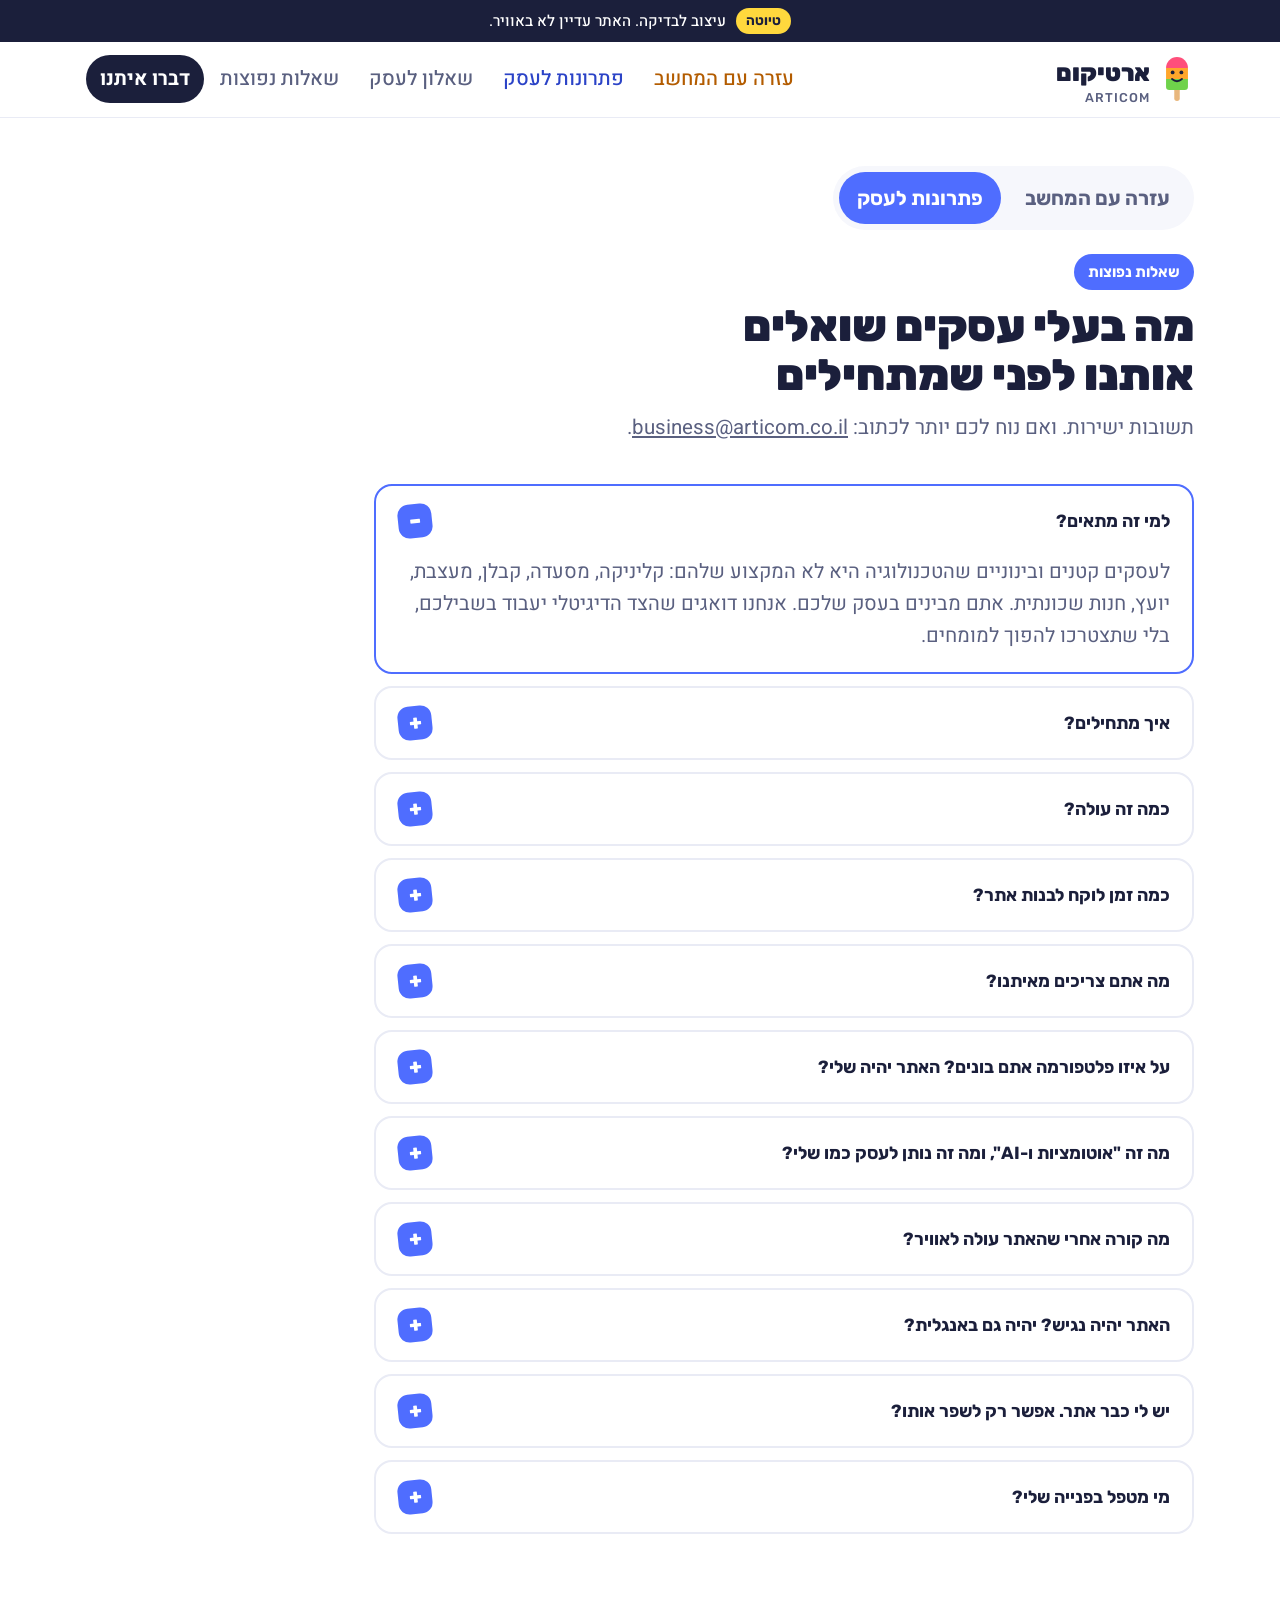
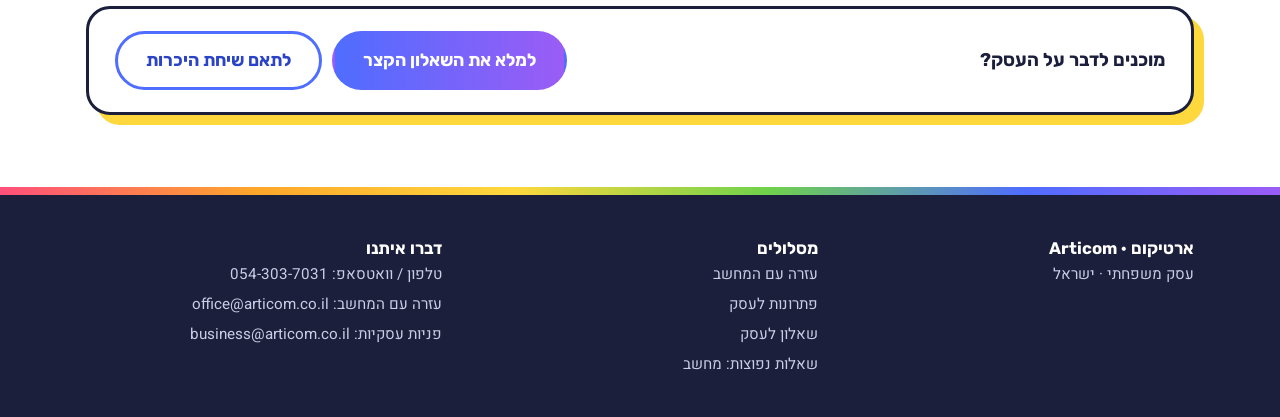
==== faq-business.html @ 7ddf4566 "Articom site, Wix submit function, deploy docs and brand assets Static Hebrew site in site/, Cloudfl" ====
<!doctype html>
<html lang="he" dir="rtl">
<head>
<meta charset="utf-8">
<meta name="viewport" content="width=device-width, initial-scale=1, viewport-fit=cover">
<title>שאלות נפוצות: פתרונות לעסק · ארטיקום</title>
<meta name="description" content="תשובות לשאלות של בעלי עסקים קטנים על אתר, טפסים, אוטומציות ו-AI מארטיקום: איך מתחילים, מה צריך להכין, ומה קורה אחרי ההשקה.">
<link rel="preconnect" href="https://fonts.googleapis.com">
<link rel="stylesheet" href="https://fonts.googleapis.com/css2?family=Rubik:wght@500;700;900&family=Heebo:wght@400;500;700&display=swap">
<link rel="stylesheet" href="css/site.css">
</head>
<body>
<svg width="0" height="0" style="position:absolute" aria-hidden="true"><defs>
<linearGradient id="popGrad" x1="0" y1="0" x2="0" y2="1"><stop offset="0" stop-color="#FF4F7B"/><stop offset=".34" stop-color="#FF4F7B"/><stop offset=".34" stop-color="#FFA62B"/><stop offset=".67" stop-color="#FFA62B"/><stop offset=".67" stop-color="#6FD24B"/><stop offset="1" stop-color="#6FD24B"/></linearGradient>
<symbol id="logo-pop" viewBox="0 0 60 84"><rect x="25" y="58" width="10" height="24" rx="5" fill="#E8B77D"/><path d="M10 22a20 20 0 0 1 40 0v34a6 6 0 0 1-6 6H16a6 6 0 0 1-6-6z" fill="url(#popGrad)"/><circle cx="22" cy="30" r="3.5" fill="#1B1F3B"/><circle cx="38" cy="30" r="3.5" fill="#1B1F3B"/><path d="M21 42q9 8 18 0" fill="none" stroke="#1B1F3B" stroke-width="3.5" stroke-linecap="round"/></symbol>
</defs></svg>
<div class="draft"><div class="wrap"><b>טיוטה</b><span>עיצוב לבדיקה. האתר עדיין לא באוויר.</span></div></div>
<header class="site"><div class="wrap">
  <a class="logo" href="index.html" aria-label="ארטיקום, עמוד הבית"><svg aria-hidden="true"><use href="#logo-pop"/></svg><span>ארטיקום<small>ARTICOM</small></span></a>
  <button class="menu-btn" id="menuBtn" aria-expanded="false" aria-controls="mainNav">תפריט</button>
  <nav class="main" id="mainNav" aria-label="ניווט ראשי">
    <a class="help" href="index.html#help">עזרה עם המחשב</a>
    <a class="biz" href="index.html#business">פתרונות לעסק</a>
    <a href="questionnaire.html">שאלון לעסק</a>
    <a href="faq-help.html">שאלות נפוצות</a>
    <a class="cta" href="index.html#help-contact">דברו איתנו</a>
  </nav>
</div></header>
<main>
<div class="wrap page-head">
  <div class="switch" role="tablist" aria-label="נושא השאלות"><a class="help" href="faq-help.html">עזרה עם המחשב</a><a class="on biz" href="faq-business.html" aria-current="page">פתרונות לעסק</a></div>
  <div class="sec-head">
    <span class="tag biz">שאלות נפוצות</span>
    <h2>מה בעלי עסקים שואלים אותנו לפני שמתחילים</h2>
    <p class="lede">תשובות ישירות. ואם נוח לכם יותר לכתוב: <a href="mailto:business@articom.co.il" dir="ltr">business@articom.co.il</a>.</p>
  </div>
</div>
<div class="wrap"><div class="faq biz">
  <details open><summary>למי זה מתאים?</summary><div class="a"><p>לעסקים קטנים ובינוניים שהטכנולוגיה היא לא המקצוע שלהם: קליניקה, מסעדה, קבלן, מעצבת, יועץ, חנות שכונתית. אתם מבינים בעסק שלכם. אנחנו דואגים שהצד הדיגיטלי יעבוד בשבילכם, בלי שתצטרכו להפוך למומחים.</p></div></details>
  <details><summary>איך מתחילים?</summary><div class="a"><p>בשיחת היכרות קצרה. לפניה, אם בא לכם, מלאו את <a href="questionnaire.html">השאלון הקצר לעסק</a>. הוא עוזר לנו להגיע לשיחה מוכנים, ולכם לחדד מה באמת חשוב.</p><p>אחרי השיחה תקבלו מאיתנו תוכנית: מה בונים, באילו שלבים, ומה זה עולה. רק אם זה מתאים לכם, ממשיכים.</p></div></details>
  <details><summary>כמה זה עולה?</summary><div class="a"><p>אין לנו מחירון אחיד, כי אין שני עסקים זהים. אחרי שיחת ההיכרות תקבלו הצעת מחיר מפורטת לפי התכולה שסיכמנו. ההצעה היא מסמך ברור: מה כלול, מה לא, ומה יקרה אם תרצו להוסיף דברים בדרך.</p></div></details>
  <details><summary>כמה זמן לוקח לבנות אתר?</summary><div class="a"><p>תלוי במה בונים ובכמה מהר מגיעים אלינו התכנים (טקסטים, תמונות, לוגו). בתוכנית שתקבלו יהיה לוח זמנים לפי שלבים, כך שתדעו מראש מה קורה מתי. חלק גדול מהעיכובים באתרים נובע מתכנים שמתעכבים, ולכן נעזור לכם גם בזה.</p></div></details>
  <details><summary>מה אתם צריכים מאיתנו?</summary><div class="a"><ul><li>כמה דקות של שיחה כנה על העסק והלקוחות.</li><li>לוגו ותמונות אם יש. אם אין, נגיד מה כדאי ואיך אפשר להשיג.</li><li>טקסטים בסיסיים: מה אתם עושים, למי, איך פונים. נעזור לנסח.</li><li>גישה לדומיין או לכלים קיימים, אם יש כאלה.</li><li>מישהו אחד מהצד שלכם שמחליט. זה מקצר הכל.</li></ul></div></details>
  <details><summary>על איזו פלטפורמה אתם בונים? האתר יהיה שלי?</summary><div class="a"><p>בוחרים לפי הצורך, לא לפי הרגל. לעסק שצריך בעיקר להציג שירותים ולקבל פניות נתאים פתרון פשוט וזול לתחזוקה. לעסק שצריך הזמנות, תשלומים או חיבורים למערכות אחרות נבחר כלים שיודעים לעשות את זה.</p><p>הדומיין, החשבונות והתכנים רשומים על שמכם. אם יום אחד תרצו להמשיך עם מישהו אחר, הכל נשאר אצלכם.</p></div></details>
  <details><summary>מה זה "אוטומציות ו-AI", ומה זה נותן לעסק כמו שלי?</summary><div class="a"><p>דברים קטנים שחוסכים זמן אמיתי, לא קסמים:</p><ul><li>פנייה שנכנסת מהאתר מקבלת אישור אוטומטי ומגיעה לוואטסאפ או למייל של מי שמטפל.</li><li>תזכורת ללקוח לפני תור, בלי שתצטרכו לזכור.</li><li>סיכום של פניות השבוע במקום אחד.</li><li>מענה ראשוני לשאלות חוזרות, שמפנה את השאלות המורכבות אליכם.</li></ul><p>נציע רק מה שמשתלם לכם. אם משהו לא חוסך זמן או כסף, לא נבנה אותו.</p></div></details>
  <details><summary>מה קורה אחרי שהאתר עולה לאוויר?</summary><div class="a"><p>מדריכים אתכם איך לעדכן דברים בסיסיים בעצמכם, ומסכמים מראש איזה ליווי אתם רוצים מאיתנו: עדכונים מדי פעם, שינויים לפי בקשה, או בדיקה תקופתית שהכל עובד. הכל כתוב בהצעה, בלי הפתעות.</p></div></details>
  <details><summary>האתר יהיה נגיש? יהיה גם באנגלית?</summary><div class="a"><p>נגישות היא חלק מהעבודה אצלנו: טקסט קריא, ניגודיות טובה, ניווט במקלדת ותיאורי תמונות. אם העסק שלכם מחויב להצהרת נגישות, נתאים את האתר ונעזור בניסוח.</p><p>שפות נוספות אפשריות, ומומלץ להחליט עליהן בשלב התכנון כי זה משפיע על המבנה.</p></div></details>
  <details><summary>יש לי כבר אתר. אפשר רק לשפר אותו?</summary><div class="a"><p>כן. לפעמים אתר קיים צריך רק סדר, טפסים שעובדים וחיבור לוואטסאפ. בשיחת ההיכרות נבדוק מה יש, ונגיד בכנות אם שווה לשפר או לבנות מחדש.</p></div></details>
  <details><summary>מי מטפל בפנייה שלי?</summary><div class="a"><p>פניות עסקיות מגיעות ישירות לאחראית על המסלול העסקי אצלנו, והיא זו שתחזור אליכם לשיחת ההיכרות. אנחנו עסק משפחתי קטן, ולכן מי שמדבר איתכם בהתחלה הוא גם מי שמלווה אתכם בהמשך.</p><p><span class="ph">ממתין</span> שם אשת הקשר להצגה באתר.</p></div></details>
</div>
<div class="cta-strip"><p>מוכנים לדבר על העסק?</p><div style="display:flex;gap:10px;flex-wrap:wrap"><a class="btn biz" href="questionnaire.html">למלא את השאלון הקצר</a><a class="btn ghost biz" href="index.html#process">לתאם שיחת היכרות</a></div></div>
</div>
</main>
<div class="stripe" aria-hidden="true"></div>
<footer><div class="wrap">
  <div><strong>ארטיקום · Articom</strong><p>עסק משפחתי · ישראל</p></div>
  <div><strong>מסלולים</strong><ul><li><a href="index.html#help">עזרה עם המחשב</a></li><li><a href="index.html#business">פתרונות לעסק</a></li><li><a href="questionnaire.html">שאלון לעסק</a></li><li><a href="faq-help.html">שאלות נפוצות: מחשב</a></li></ul></div>
  <div><strong>דברו איתנו</strong><ul><li>טלפון / וואטסאפ: <a href="tel:+972543037031" dir="ltr">054-303-7031</a></li><li>עזרה עם המחשב: <a href="mailto:office@articom.co.il" dir="ltr">office@articom.co.il</a></li><li>פניות עסקיות: <a href="mailto:business@articom.co.il" dir="ltr">business@articom.co.il</a></li></ul></div>
</div></footer>
<script>
(function(){var b=document.getElementById('menuBtn'),n=document.getElementById('mainNav');if(b){b.addEventListener('click',function(){var o=n.classList.toggle('open');b.setAttribute('aria-expanded',o?'true':'false')})}})();
</script>
</body>
</html>
---- css/site.css ----
/* Layout: white page, popsicle palette on everything else. Two journeys color-coded: mango/strawberry = computer help, berry/grape = business. Popsico the mascot appears in the hero, beside each form, and in the about section. Single light theme by brand decision (white ground). */
:root{
  --bg:#FFFFFF; --ink:#1B1F3B; --muted:#5A6080; --line:#E9EBF5; --soft:#F6F7FC;
  --straw:#FF4F7B; --mango:#FFA62B; --lime:#6FD24B; --berry:#4F6DFF; --grape:#9B5CF6; --sun:#FFD83D;
  --help:var(--mango); --help2:var(--straw); --help-soft:#FFF4E6; --help-ink:#B35C00;
  --biz:var(--berry); --biz2:var(--grape); --biz-soft:#EEF1FF; --biz-ink:#2B43C7;
  --stick:#E8B77D;
  --display:"Rubik","Heebo","Arial Hebrew","Segoe UI",sans-serif;
  --body:"Heebo","Rubik","Arial Hebrew","Segoe UI",sans-serif;
  --r:24px; --shadow:0 14px 36px rgba(27,31,59,.10);
  color-scheme:light;
}
*{box-sizing:border-box}
html{scroll-behavior:smooth}
@media (prefers-reduced-motion:reduce){html{scroll-behavior:auto} *{transition:none!important;animation:none!important}}
body{margin:0;background:var(--bg);color:var(--ink);font-family:var(--body);line-height:1.6;font-size:clamp(17px,1.1vw + 13px,20px)}
body::before{content:"";position:fixed;inset:0 0 auto;height:env(safe-area-inset-top,0px);z-index:10;background:var(--bg)}
h1,h2,h3{font-family:var(--display);line-height:1.12;text-wrap:balance;margin:0}
h1{font-size:clamp(2.4rem,5.6vw,4.4rem);font-weight:900;letter-spacing:-.015em}
h2{font-size:clamp(1.8rem,3.4vw,2.8rem);font-weight:900}
h3{font-size:1.25rem;font-weight:700}
p{margin:0}
a{color:inherit}
.wrap{max-width:1140px;margin-inline:auto;padding-left:max(16px,env(safe-area-inset-left,0px));padding-right:max(16px,env(safe-area-inset-right,0px))}
:focus-visible{outline:3px solid var(--grape);outline-offset:3px;border-radius:8px}
.hl{background:linear-gradient(transparent 55%,var(--sun) 55%);padding-inline:.1em}

/* draft banner */
.draft{background:var(--ink);color:#fff;font-weight:500;font-size:.95rem;text-align:center;padding-block:8px}
.draft .wrap{display:flex;gap:10px;justify-content:center;align-items:center;flex-wrap:wrap}
.draft b{font-family:var(--display);background:var(--sun);color:var(--ink);padding:2px 10px;border-radius:999px;font-size:.85rem}

/* header */
header.site{position:sticky;top:env(safe-area-inset-top,0px);z-index:9;background:rgba(255,255,255,.9);backdrop-filter:blur(10px);border-bottom:1px solid var(--line)}
header.site .wrap{display:flex;align-items:center;justify-content:space-between;gap:16px;padding-block:12px}
.logo{display:flex;align-items:center;gap:10px;font-family:var(--display);font-weight:900;font-size:1.5rem;text-decoration:none}
.logo svg{width:34px;height:46px;flex:none}
.logo small{font-weight:500;font-size:.8rem;color:var(--muted);letter-spacing:.08em;display:block;line-height:1}
nav.main{display:flex;gap:2px;flex-wrap:wrap}
nav.main a{text-decoration:none;font-weight:500;padding:8px 14px;border-radius:999px;color:var(--muted)}
nav.main a:hover{background:var(--soft);color:var(--ink)}
nav.main a.help{color:var(--help-ink)} nav.main a.biz{color:var(--biz-ink)}
nav.main a.cta{background:var(--ink);color:#fff;font-weight:700}
.menu-btn{display:none;border:2px solid var(--line);background:#fff;border-radius:12px;padding:8px 12px;font:inherit;font-weight:700;color:var(--ink)}
@media (max-width:800px){
  .menu-btn{display:inline-block}
  nav.main{display:none;position:absolute;inset-inline:0;top:100%;background:#fff;border-bottom:1px solid var(--line);padding:12px max(16px,env(safe-area-inset-left,0px)) 16px;flex-direction:column;gap:4px}
  nav.main.open{display:flex}
  nav.main a{font-size:1.1rem;padding:12px 14px}
}

/* buttons */
.btn{display:inline-flex;align-items:center;justify-content:center;gap:10px;min-height:58px;padding:12px 28px;border-radius:999px;font-family:var(--display);font-weight:700;font-size:1.1rem;text-decoration:none;border:3px solid transparent;cursor:pointer;transition:transform .15s,box-shadow .15s;color:#fff}
.btn:hover{transform:translateY(-2px) rotate(-.5deg);box-shadow:var(--shadow)}
.btn.help{background:linear-gradient(90deg,var(--help),var(--help2))} .btn.biz{background:linear-gradient(90deg,var(--biz),var(--biz2))}
.btn.ghost{background:#fff;color:var(--ink);border-color:var(--line)}
.btn.ghost.help{color:var(--help-ink);border-color:var(--help)} .btn.ghost.biz{color:var(--biz-ink);border-color:var(--biz)}
.btn svg{width:22px;height:22px;flex:none}

/* hero */
.hero{position:relative;overflow:hidden;padding-block:48px 72px}
.confetti{position:absolute;inset:0;pointer-events:none;overflow:hidden}
.confetti i{position:absolute;display:block;border-radius:4px;opacity:.9}
.hero .wrap{position:relative;display:grid;gap:44px}
.hero-top{display:grid;grid-template-columns:1.15fr .85fr;gap:32px;align-items:center}
@media (max-width:860px){.hero-top{grid-template-columns:1fr}}
.hero-copy{display:grid;gap:18px}
.eyebrow{display:inline-flex;align-items:center;gap:10px;font-family:var(--display);font-weight:700;font-size:.95rem;color:var(--muted)}
.eyebrow::before{content:"";width:12px;height:12px;border-radius:50%;background:var(--straw);box-shadow:16px 0 0 var(--mango),32px 0 0 var(--lime),48px 0 0 var(--berry);margin-inline-end:44px}
.lede{font-size:clamp(1.15rem,1.6vw,1.45rem);color:var(--muted);max-width:32em}
.mascot-stage{position:relative;display:grid;place-items:center;min-height:320px}
.mascot-stage .pop{width:auto;height:min(360px,46vw);max-width:100%;filter:drop-shadow(0 24px 28px rgba(27,31,59,.22));animation:bob 4s ease-in-out infinite}
@keyframes bob{0%,100%{transform:translateY(0) rotate(-3deg)}50%{transform:translateY(-10px) rotate(3deg)}}
.bubble{position:absolute;top:8px;inset-inline-start:0;max-width:220px;background:#fff;border:3px solid var(--ink);border-radius:20px;padding:12px 16px;font-family:var(--display);font-weight:700;font-size:1rem;line-height:1.35;box-shadow:6px 6px 0 var(--sun)}
.bubble::after{content:"";position:absolute;bottom:-14px;inset-inline-end:28px;width:20px;height:20px;background:#fff;border:3px solid var(--ink);border-top:0;border-inline-start:0;transform:rotate(45deg) skew(10deg,10deg)}
.paths{display:grid;grid-template-columns:repeat(auto-fit,minmax(300px,1fr));gap:24px}
.path{position:relative;background:#fff;border-radius:var(--r);padding:30px 28px 28px;display:grid;gap:16px;align-content:start;border:3px solid var(--ink);box-shadow:10px 10px 0 var(--pc);transition:transform .2s,box-shadow .2s}
.path.help{--pc:var(--help)} .path.biz{--pc:var(--biz)}
.path:hover{transform:translate(-3px,-3px);box-shadow:14px 14px 0 var(--pc)}
.path .icon{width:72px;height:72px;border-radius:22px;display:grid;place-items:center;background:var(--pc);color:#fff;transform:rotate(-6deg)}
.path .icon svg{width:40px;height:40px}
.path h2{font-size:1.9rem}
.path .who{font-weight:500;color:var(--muted)}
.path ul{margin:0;padding:0;list-style:none;display:grid;gap:8px}
.path li{display:flex;gap:10px;align-items:flex-start}
.path li::before{content:"";flex:none;width:10px;height:10px;border-radius:3px;margin-top:.6em;background:var(--pc);transform:rotate(45deg)}
.path .btn{margin-top:6px;justify-self:start}

/* sections */
section.block{padding-block:72px}
section.block.tint-help{background:var(--help-soft)} section.block.tint-biz{background:var(--biz-soft)}
.sec-head{display:grid;gap:12px;max-width:760px;margin-bottom:40px}
.intro{display:grid;grid-template-columns:1.1fr .9fr;gap:32px;align-items:center;margin-bottom:40px}
.intro .sec-head{margin-bottom:0}
.scene{margin:0;min-width:0;position:relative;max-width:560px;margin-inline:auto}
.scene img:first-child{display:block;width:100%;height:auto;border-radius:28px;background:var(--soft);box-shadow:var(--shadow);object-fit:cover}
.scene .badge{position:absolute;bottom:-28px;inset-inline-start:-10px;width:auto;height:clamp(110px,24%,150px);transform:rotate(-8deg);filter:drop-shadow(0 8px 10px rgba(27,31,59,.28))}
@media (max-width:860px){.intro{grid-template-columns:1fr}.scene img{max-width:420px}}
.tag{display:inline-flex;align-items:center;gap:8px;font-family:var(--display);font-weight:700;font-size:.95rem;padding:6px 14px;border-radius:999px;width:max-content;color:#fff}
.tag.help{background:var(--help)} .tag.biz{background:var(--biz)} .tag.sun{background:var(--sun);color:var(--ink)} .tag.lime{background:var(--lime);color:var(--ink)}
.grid{display:grid;gap:18px;grid-template-columns:repeat(auto-fit,minmax(230px,1fr))}
.card{background:#fff;border:2px solid var(--line);border-radius:20px;padding:22px;display:grid;gap:8px;align-content:start;min-width:0;transition:transform .15s,border-color .15s}
.card:hover{transform:translateY(-3px);border-color:var(--c)}
.card .ico{width:56px;height:56px;border-radius:16px;display:grid;place-items:center;margin-bottom:6px;background:var(--c);color:#fff;transform:rotate(-4deg)}
.card .ico svg{width:30px;height:30px}
.card p{color:var(--muted);font-size:.98rem}
.c-straw{--c:var(--straw)} .c-mango{--c:var(--mango)} .c-lime{--c:var(--lime)} .c-berry{--c:var(--berry)} .c-grape{--c:var(--grape)} .c-sun{--c:var(--sun)}
.c-lime .ico,.c-sun .ico{color:var(--ink)}

/* contact */
.contact{display:grid;gap:28px;grid-template-columns:1fr 1fr;align-items:start;margin-top:48px}
@media (max-width:860px){.contact{grid-template-columns:1fr}}
.direct{display:grid;gap:14px}
.direct .btn{width:100%;min-height:66px;font-size:1.25rem}
.note{font-size:.95rem;color:var(--muted);display:flex;gap:8px;align-items:flex-start;flex-wrap:wrap}
.ph{font-family:var(--display);background:var(--sun);color:var(--ink);padding:1px 8px;border-radius:6px;font-size:.9em;white-space:nowrap;font-weight:700}
form.f{position:relative;background:#fff;border:3px solid var(--ink);border-radius:var(--r);padding:26px;display:grid;gap:16px;min-width:0;box-shadow:10px 10px 0 var(--fc)}
form.f.help{--fc:var(--help)} form.f.biz{--fc:var(--biz)}
form.f h3{font-size:1.4rem;padding-inline-end:70px}
form.f .peek{position:absolute;top:-64px;inset-inline-end:22px;width:auto;height:96px;transform:rotate(8deg);filter:drop-shadow(0 6px 8px rgba(27,31,59,.25))}
.field{display:grid;gap:6px}
.field label{font-weight:700;font-size:1rem}
.field .hint{font-size:.9rem;color:var(--muted)}
.field input,.field textarea{font:inherit;font-size:1.05rem;padding:14px 16px;border-radius:14px;border:2px solid var(--line);background:var(--soft);color:var(--ink);width:100%;min-width:0}
.field input:focus,.field textarea:focus{border-color:var(--grape);background:#fff;outline:none}
.field textarea{min-height:120px;resize:vertical}
.field .err{display:none;color:#C92A4E;font-size:.92rem;font-weight:500}
.field.invalid .err{display:block} .field.invalid input,.field.invalid textarea{border-color:#C92A4E}
form.f .btn{width:100%}
.sent,.fail{display:none;border-radius:14px;padding:16px;font-weight:500;background:var(--soft)}
.fail{background:#FFE9EE;color:#9B1C3A}
form.f.done .sent{display:block} form.f.failed .fail{display:block}
form.f.busy .btn{opacity:.6;pointer-events:none}
.hp{position:absolute;inset-inline-start:-9999px;width:1px;height:1px;overflow:hidden}

/* process */
.steps{display:grid;gap:0;counter-reset:step;margin:0;padding:0;list-style:none}
.step{display:grid;grid-template-columns:56px 1fr;gap:18px;padding-block:16px;position:relative}
.step::before{counter-increment:step;content:counter(step);width:50px;height:50px;border-radius:16px;background:var(--sc);color:#fff;font-family:var(--display);font-weight:900;font-size:1.35rem;display:grid;place-items:center;position:relative;z-index:1;transform:rotate(-5deg)}
.step:nth-child(1){--sc:var(--straw)} .step:nth-child(2){--sc:var(--mango)} .step:nth-child(3){--sc:var(--lime)} .step:nth-child(4){--sc:var(--berry)} .step:nth-child(5){--sc:var(--grape)}
.step:not(:last-child)::after{content:"";position:absolute;inset-inline-start:23px;top:66px;bottom:-14px;width:3px;border-radius:2px;background:var(--line)}
.step h3{margin-bottom:4px}
.step p{color:var(--muted)}
.two{display:grid;gap:32px;grid-template-columns:1fr 1fr;align-items:start}
@media (max-width:860px){.two{grid-template-columns:1fr}}

/* about */
.about{display:grid;gap:32px;grid-template-columns:1fr 1fr;align-items:center}
@media (max-width:860px){.about{grid-template-columns:1fr}}
.about-text{display:grid;gap:14px}
.about-text p{color:var(--muted);font-size:1.05rem}
.about-art{position:relative;display:grid;place-items:center;padding:24px}
.about-art .ring{position:absolute;inset:10%;border-radius:50%;background:conic-gradient(var(--straw),var(--mango),var(--sun),var(--lime),var(--berry),var(--grape),var(--straw));opacity:.18}
.about-art .pop{position:relative;width:auto;height:min(340px,50vw);max-width:100%}
.nametag{position:absolute;bottom:6%;inset-inline-start:8%;background:#fff;border:3px solid var(--ink);border-radius:14px;padding:8px 14px;font-family:var(--display);font-weight:700;box-shadow:5px 5px 0 var(--lime);transform:rotate(-4deg)}

/* footer */
footer{background:var(--ink);color:#C9CDE6;padding-block:40px;font-size:.95rem}
footer .wrap{display:grid;gap:20px;grid-template-columns:repeat(auto-fit,minmax(220px,1fr))}
footer strong{color:#fff;font-family:var(--display);font-size:1.05rem}
footer ul{list-style:none;margin:0;padding:0;display:grid;gap:6px}
footer a{text-decoration:none} footer a:hover{text-decoration:underline;color:#fff}
footer .ph{background:var(--sun);color:var(--ink)}
.stripe{height:8px;background:linear-gradient(90deg,var(--straw),var(--mango),var(--sun),var(--lime),var(--berry),var(--grape))}

/* ---- after-send flows */
.flows{display:grid;gap:22px;grid-template-columns:repeat(auto-fit,minmax(300px,1fr))}
.flow{border:3px solid var(--ink);border-radius:var(--r);padding:26px;display:grid;gap:14px;background:#fff;box-shadow:10px 10px 0 var(--fc)}
.flow.help{--fc:var(--help)} .flow.biz{--fc:var(--biz)}
.flow ol{margin:0;padding:0;list-style:none;display:grid;gap:12px;counter-reset:fl}
.flow li{display:grid;grid-template-columns:40px 1fr;gap:12px;align-items:start;color:var(--muted)}
.flow li b{color:var(--ink)}
.flow li::before{counter-increment:fl;content:counter(fl);width:36px;height:36px;border-radius:12px;background:var(--fc);color:#fff;font-family:var(--display);font-weight:900;display:grid;place-items:center;transform:rotate(-5deg)}
.flow .btn{justify-self:start}
/* ---- subpages */
.page-head{padding-block:48px 16px}
.page-head .sec-head{margin-bottom:0}
.switch{display:inline-flex;gap:6px;background:var(--soft);padding:6px;border-radius:999px;margin-bottom:24px}
.switch a{text-decoration:none;padding:10px 18px;border-radius:999px;font-family:var(--display);font-weight:700;color:var(--muted)}
.switch a.on.help{background:var(--help);color:#fff} .switch a.on.biz{background:var(--biz);color:#fff}
.faq{max-width:820px;display:grid;gap:12px;padding-block:24px 72px}
.faq details{border:2px solid var(--line);border-radius:18px;background:#fff;padding:0 22px;transition:border-color .15s}
.faq details[open]{border-color:var(--c)}
.faq summary{cursor:pointer;list-style:none;display:flex;justify-content:space-between;gap:16px;align-items:center;padding:18px 0;font-family:var(--display);font-weight:700;font-size:1.1rem}
.faq summary::-webkit-details-marker{display:none}
.faq summary::after{content:"+";flex:none;width:34px;height:34px;border-radius:11px;background:var(--c);color:#fff;display:grid;place-items:center;font-size:1.3rem;font-weight:900;transform:rotate(-6deg)}
.faq details[open] summary::after{content:"–"}
.faq .a{padding:0 0 20px;color:var(--muted);display:grid;gap:10px}
.faq .a ul{margin:0;padding-inline-start:1.2em}
.faq.help{--c:var(--help)} .faq.biz{--c:var(--biz)}
.cta-strip{display:flex;flex-wrap:wrap;gap:14px;align-items:center;justify-content:space-between;border:3px solid var(--ink);border-radius:var(--r);padding:22px 26px;background:#fff;box-shadow:10px 10px 0 var(--sun);margin-bottom:72px}
.cta-strip p{font-family:var(--display);font-weight:700;font-size:1.15rem}
/* ---- questionnaire */
.q{max-width:760px;margin-inline:auto;padding-block:16px 72px}
.progress{display:grid;grid-template-columns:repeat(5,1fr);gap:8px;margin:18px 0 26px}
.progress i{height:10px;border-radius:999px;background:var(--line)}
.progress i.done{background:var(--biz)} .progress i.now{background:linear-gradient(90deg,var(--biz),var(--grape))}
.qstep{display:none;gap:18px}
.qstep.on{display:grid}
.qstep h2{font-size:1.6rem}
.choices{display:grid;gap:10px;grid-template-columns:repeat(auto-fit,minmax(200px,1fr))}
.choice{position:relative;display:flex;gap:10px;align-items:center;border:2px solid var(--line);border-radius:14px;padding:12px 14px;cursor:pointer;background:#fff;font-weight:500}
.choice input{position:absolute;opacity:0;inset:0;cursor:pointer}
.choice span.box{flex:none;width:22px;height:22px;border-radius:7px;border:2px solid var(--line);display:grid;place-items:center;font-size:.9rem;color:#fff}
.choice input:checked ~ span.box{background:var(--biz);border-color:var(--biz)}
.choice input:checked ~ span.box::after{content:"✓"}
.choice:has(input:checked){border-color:var(--biz);background:var(--biz-soft)}
.choice:has(input:focus-visible){outline:3px solid var(--grape);outline-offset:2px}
.qnav{display:flex;justify-content:space-between;gap:12px;flex-wrap:wrap;margin-top:8px}
.field select{font:inherit;font-size:1.05rem;padding:14px 16px;border-radius:14px;border:2px solid var(--line);background:var(--soft);color:var(--ink);width:100%}
.field select:focus{border-color:var(--grape);background:#fff;outline:none}
.qdone{display:none;border:3px solid var(--ink);border-radius:var(--r);padding:26px;background:#fff;box-shadow:10px 10px 0 var(--biz);text-align:center;display:none}
.q.done .qdone{display:block} .q.done form,.q.done .progress{display:none}
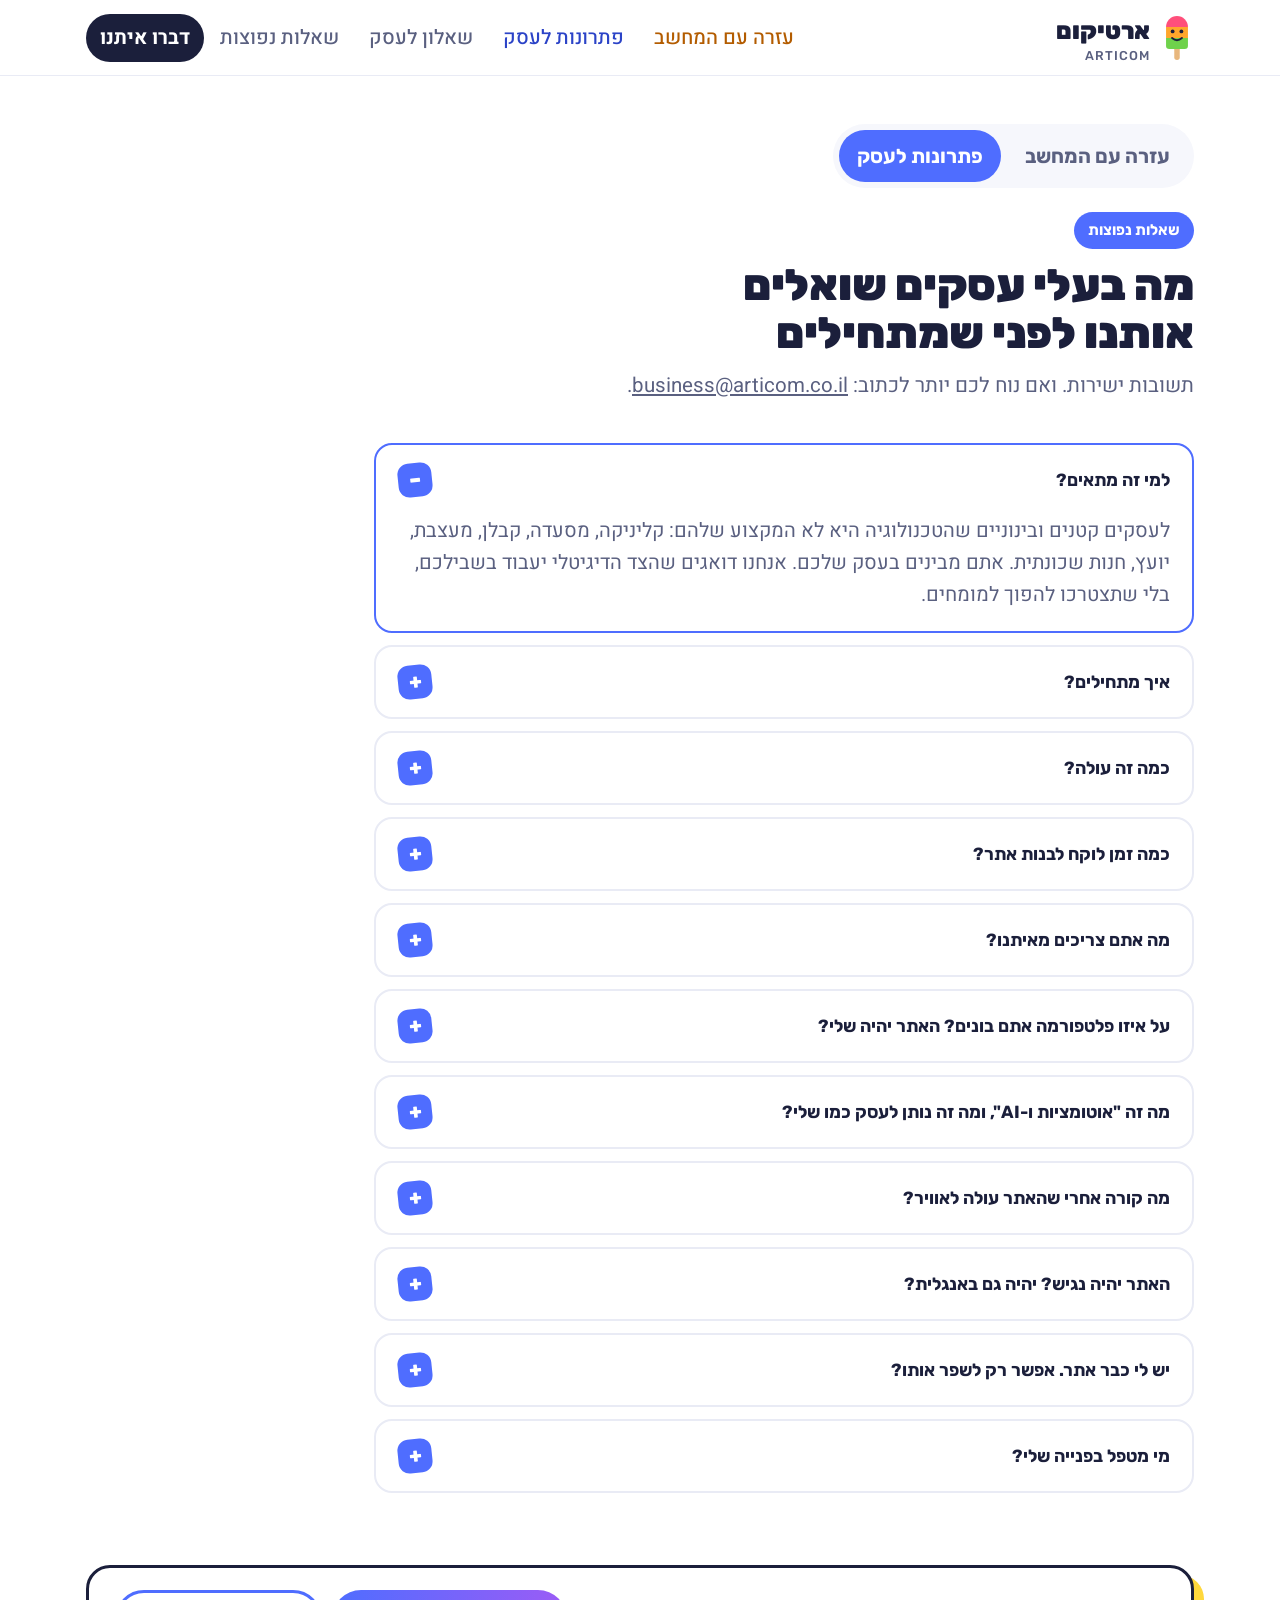
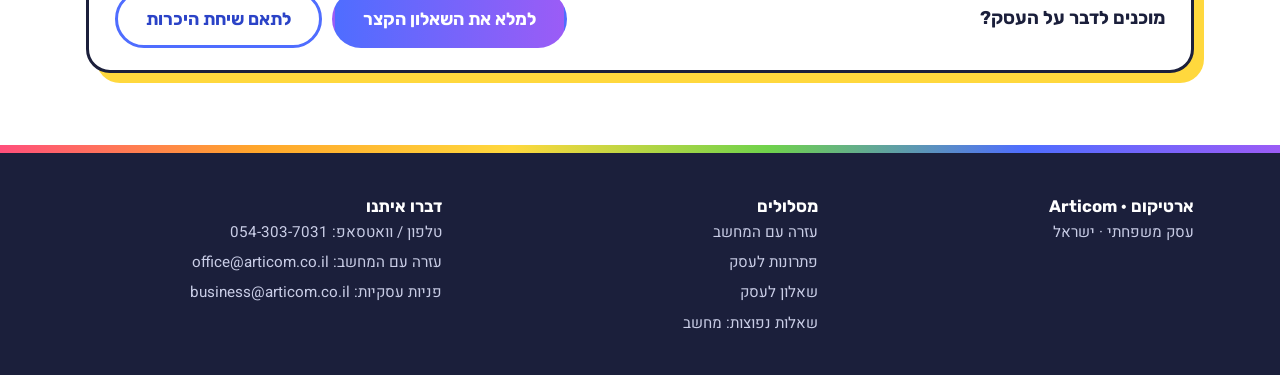
==== commit 2444e811: "Remove draft banner before launch Co-Authored-By: Claude Fable 5.1 <noreply@anthropic.com>" ====
--- a/faq-business.html
+++ b/faq-business.html
@@ -14,7 +14,6 @@
 <linearGradient id="popGrad" x1="0" y1="0" x2="0" y2="1"><stop offset="0" stop-color="#FF4F7B"/><stop offset=".34" stop-color="#FF4F7B"/><stop offset=".34" stop-color="#FFA62B"/><stop offset=".67" stop-color="#FFA62B"/><stop offset=".67" stop-color="#6FD24B"/><stop offset="1" stop-color="#6FD24B"/></linearGradient>
 <symbol id="logo-pop" viewBox="0 0 60 84"><rect x="25" y="58" width="10" height="24" rx="5" fill="#E8B77D"/><path d="M10 22a20 20 0 0 1 40 0v34a6 6 0 0 1-6 6H16a6 6 0 0 1-6-6z" fill="url(#popGrad)"/><circle cx="22" cy="30" r="3.5" fill="#1B1F3B"/><circle cx="38" cy="30" r="3.5" fill="#1B1F3B"/><path d="M21 42q9 8 18 0" fill="none" stroke="#1B1F3B" stroke-width="3.5" stroke-linecap="round"/></symbol>
 </defs></svg>
-<div class="draft"><div class="wrap"><b>טיוטה</b><span>עיצוב לבדיקה. האתר עדיין לא באוויר.</span></div></div>
 <header class="site"><div class="wrap">
   <a class="logo" href="index.html" aria-label="ארטיקום, עמוד הבית"><svg aria-hidden="true"><use href="#logo-pop"/></svg><span>ארטיקום<small>ARTICOM</small></span></a>
   <button class="menu-btn" id="menuBtn" aria-expanded="false" aria-controls="mainNav">תפריט</button>
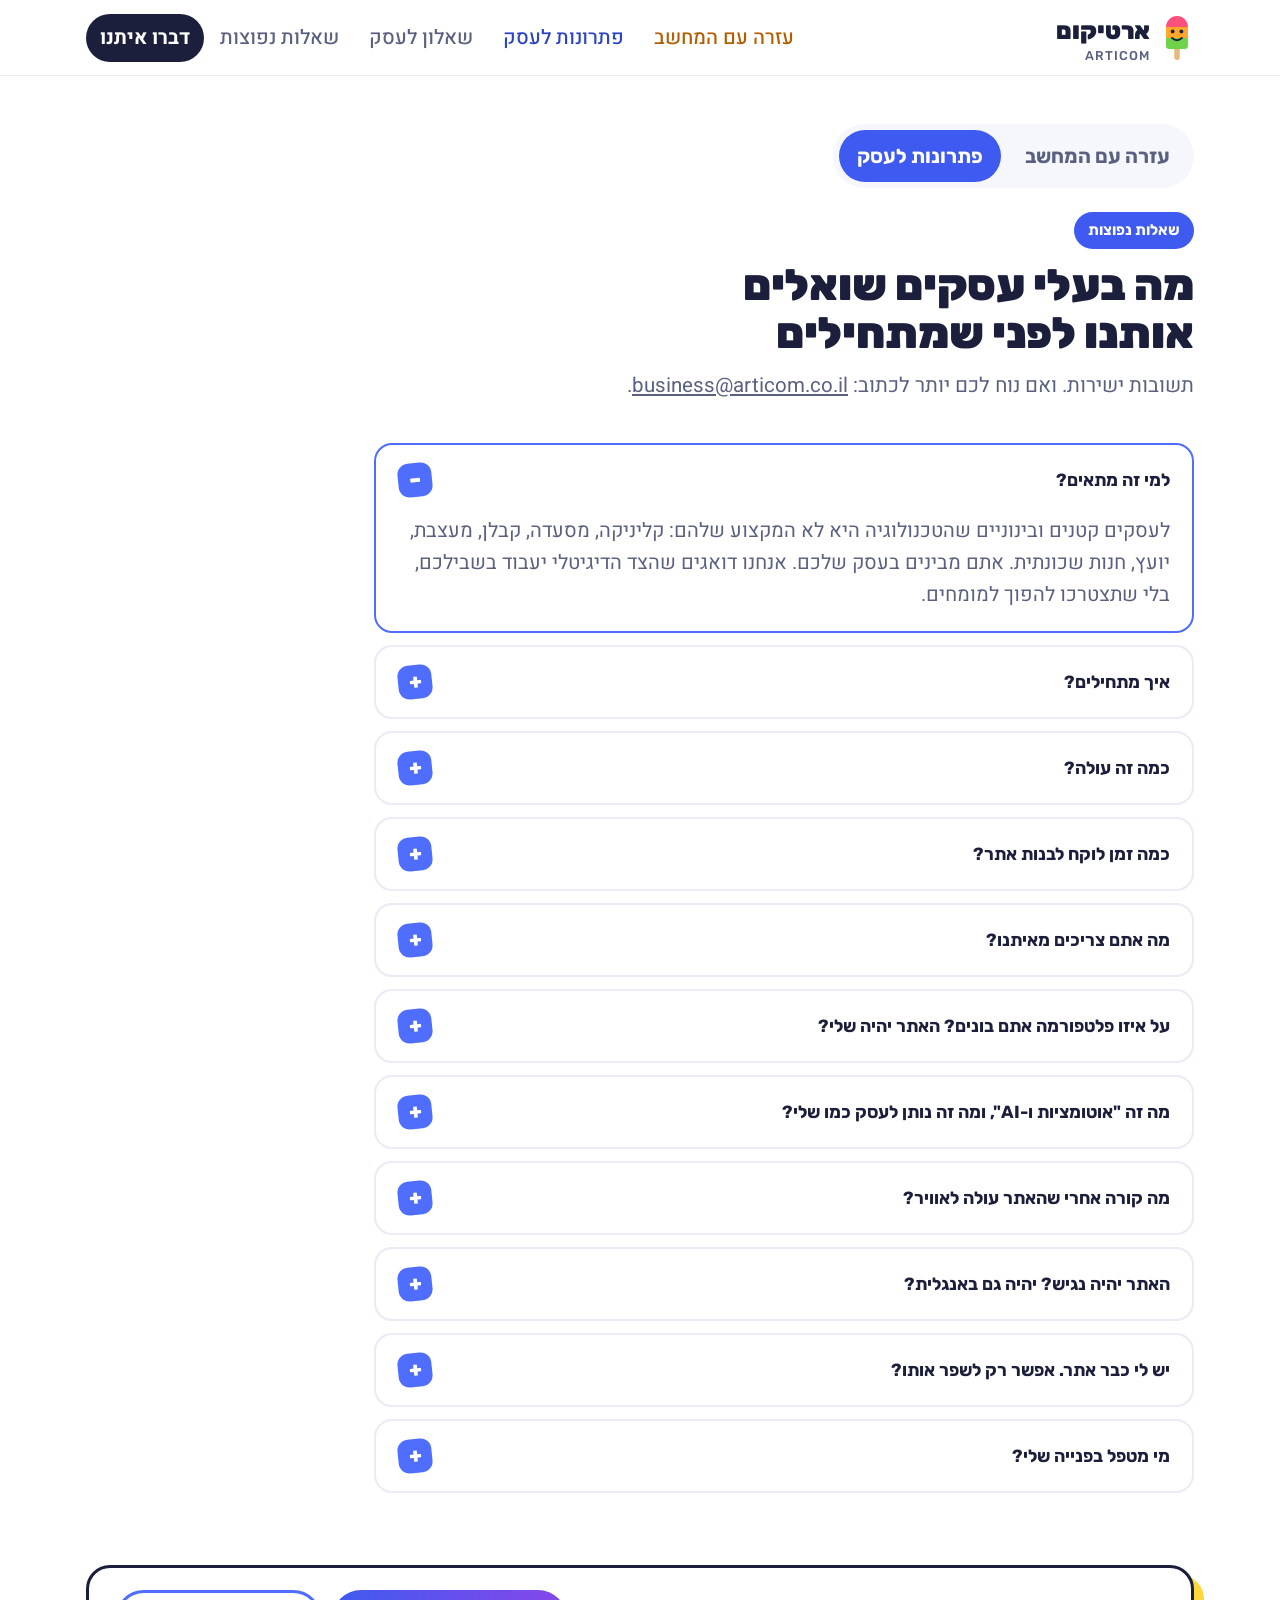
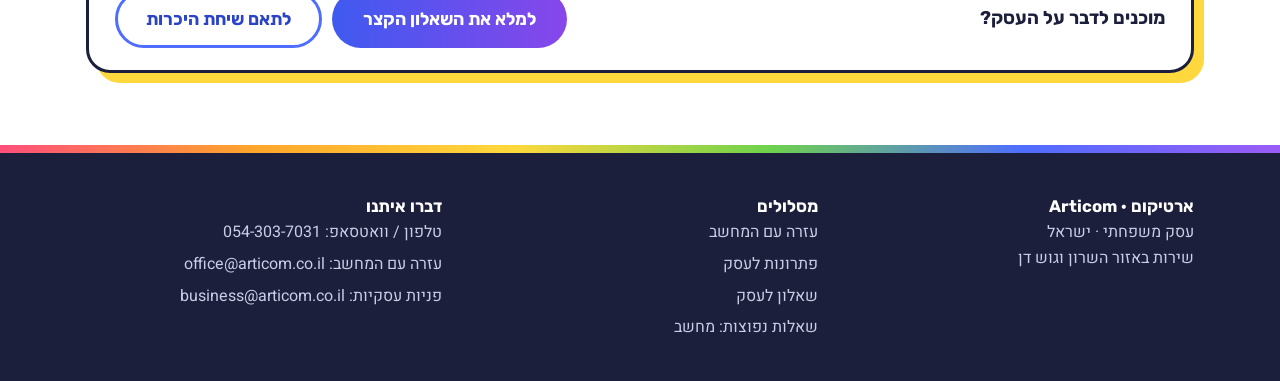
==== commit 27eabac8: "Improve contact paths, mobile layout, contrast, forms and SEO - Offset anchors under the sticky head" ====
--- a/faq-business.html
+++ b/faq-business.html
@@ -5,11 +5,28 @@
 <meta name="viewport" content="width=device-width, initial-scale=1, viewport-fit=cover">
 <title>שאלות נפוצות: פתרונות לעסק · ארטיקום</title>
 <meta name="description" content="תשובות לשאלות של בעלי עסקים קטנים על אתר, טפסים, אוטומציות ו-AI מארטיקום: איך מתחילים, מה צריך להכין, ומה קורה אחרי ההשקה.">
+<link rel="canonical" href="https://articom.co.il/faq-business.html">
+<meta name="theme-color" content="#FFFFFF">
+<link rel="icon" href="img/favicon.svg" type="image/svg+xml">
+<link rel="icon" href="img/favicon-96.png" type="image/png" sizes="96x96">
+<link rel="apple-touch-icon" href="img/apple-touch-icon.png">
+<meta property="og:type" content="website">
+<meta property="og:locale" content="he_IL">
+<meta property="og:site_name" content="ארטיקום">
+<meta property="og:title" content="שאלות נפוצות: פתרונות לעסק · ארטיקום">
+<meta property="og:description" content="תשובות לשאלות של בעלי עסקים קטנים על אתר, טפסים, אוטומציות ו-AI מארטיקום: איך מתחילים, מה צריך להכין, ומה קורה אחרי ההשקה.">
+<meta property="og:url" content="https://articom.co.il/faq-business.html">
+<meta property="og:image" content="https://articom.co.il/img/og.png">
+<meta property="og:image:width" content="1200">
+<meta property="og:image:height" content="630">
+<meta property="og:image:alt" content="פופסיקו, הארטיק המחייך של ארטיקום: טכנולוגיה בטעם טוב">
+<meta name="twitter:card" content="summary_large_image">
 <link rel="preconnect" href="https://fonts.googleapis.com">
+<link rel="preconnect" href="https://fonts.gstatic.com" crossorigin>
 <link rel="stylesheet" href="https://fonts.googleapis.com/css2?family=Rubik:wght@500;700;900&family=Heebo:wght@400;500;700&display=swap">
 <link rel="stylesheet" href="css/site.css">
 </head>
-<body>
+<body class="has-bar" data-zone="biz">
 <svg width="0" height="0" style="position:absolute" aria-hidden="true"><defs>
 <linearGradient id="popGrad" x1="0" y1="0" x2="0" y2="1"><stop offset="0" stop-color="#FF4F7B"/><stop offset=".34" stop-color="#FF4F7B"/><stop offset=".34" stop-color="#FFA62B"/><stop offset=".67" stop-color="#FFA62B"/><stop offset=".67" stop-color="#6FD24B"/><stop offset="1" stop-color="#6FD24B"/></linearGradient>
 <symbol id="logo-pop" viewBox="0 0 60 84"><rect x="25" y="58" width="10" height="24" rx="5" fill="#E8B77D"/><path d="M10 22a20 20 0 0 1 40 0v34a6 6 0 0 1-6 6H16a6 6 0 0 1-6-6z" fill="url(#popGrad)"/><circle cx="22" cy="30" r="3.5" fill="#1B1F3B"/><circle cx="38" cy="30" r="3.5" fill="#1B1F3B"/><path d="M21 42q9 8 18 0" fill="none" stroke="#1B1F3B" stroke-width="3.5" stroke-linecap="round"/></symbol>
@@ -22,15 +39,15 @@
     <a class="biz" href="index.html#business">פתרונות לעסק</a>
     <a href="questionnaire.html">שאלון לעסק</a>
     <a href="faq-help.html">שאלות נפוצות</a>
-    <a class="cta" href="index.html#help-contact">דברו איתנו</a>
+    <a class="cta" href="index.html#biz-contact">דברו איתנו</a>
   </nav>
 </div></header>
 <main>
 <div class="wrap page-head">
-  <div class="switch" role="tablist" aria-label="נושא השאלות"><a class="help" href="faq-help.html">עזרה עם המחשב</a><a class="on biz" href="faq-business.html" aria-current="page">פתרונות לעסק</a></div>
+  <div class="switch" role="navigation" aria-label="נושא השאלות"><a class="help" href="faq-help.html">עזרה עם המחשב</a><a class="on biz" href="faq-business.html" aria-current="page">פתרונות לעסק</a></div>
   <div class="sec-head">
     <span class="tag biz">שאלות נפוצות</span>
-    <h2>מה בעלי עסקים שואלים אותנו לפני שמתחילים</h2>
+    <h1>מה בעלי עסקים שואלים אותנו לפני שמתחילים</h1>
     <p class="lede">תשובות ישירות. ואם נוח לכם יותר לכתוב: <a href="mailto:business@articom.co.il" dir="ltr">business@articom.co.il</a>.</p>
   </div>
 </div>
@@ -45,17 +62,18 @@
   <details><summary>מה קורה אחרי שהאתר עולה לאוויר?</summary><div class="a"><p>מדריכים אתכם איך לעדכן דברים בסיסיים בעצמכם, ומסכמים מראש איזה ליווי אתם רוצים מאיתנו: עדכונים מדי פעם, שינויים לפי בקשה, או בדיקה תקופתית שהכל עובד. הכל כתוב בהצעה, בלי הפתעות.</p></div></details>
   <details><summary>האתר יהיה נגיש? יהיה גם באנגלית?</summary><div class="a"><p>נגישות היא חלק מהעבודה אצלנו: טקסט קריא, ניגודיות טובה, ניווט במקלדת ותיאורי תמונות. אם העסק שלכם מחויב להצהרת נגישות, נתאים את האתר ונעזור בניסוח.</p><p>שפות נוספות אפשריות, ומומלץ להחליט עליהן בשלב התכנון כי זה משפיע על המבנה.</p></div></details>
   <details><summary>יש לי כבר אתר. אפשר רק לשפר אותו?</summary><div class="a"><p>כן. לפעמים אתר קיים צריך רק סדר, טפסים שעובדים וחיבור לוואטסאפ. בשיחת ההיכרות נבדוק מה יש, ונגיד בכנות אם שווה לשפר או לבנות מחדש.</p></div></details>
-  <details><summary>מי מטפל בפנייה שלי?</summary><div class="a"><p>פניות עסקיות מגיעות ישירות לאחראית על המסלול העסקי אצלנו, והיא זו שתחזור אליכם לשיחת ההיכרות. אנחנו עסק משפחתי קטן, ולכן מי שמדבר איתכם בהתחלה הוא גם מי שמלווה אתכם בהמשך.</p><p><span class="ph">ממתין</span> שם אשת הקשר להצגה באתר.</p></div></details>
+  <details><summary>מי מטפל בפנייה שלי?</summary><div class="a"><p>פניות עסקיות מגיעות ישירות לאחראית על המסלול העסקי אצלנו, והיא זו שתחזור אליכם לשיחת ההיכרות. אנחנו עסק משפחתי קטן, ולכן מי שמדבר איתכם בהתחלה הוא גם מי שמלווה אתכם בהמשך.</p></div></details>
 </div>
-<div class="cta-strip"><p>מוכנים לדבר על העסק?</p><div style="display:flex;gap:10px;flex-wrap:wrap"><a class="btn biz" href="questionnaire.html">למלא את השאלון הקצר</a><a class="btn ghost biz" href="index.html#process">לתאם שיחת היכרות</a></div></div>
+<div class="cta-strip"><p>מוכנים לדבר על העסק?</p><div style="display:flex;gap:10px;flex-wrap:wrap"><a class="btn biz" href="questionnaire.html">למלא את השאלון הקצר</a><a class="btn ghost biz" href="index.html#biz-contact">לתאם שיחת היכרות</a></div></div>
 </div>
 </main>
 <div class="stripe" aria-hidden="true"></div>
 <footer><div class="wrap">
-  <div><strong>ארטיקום · Articom</strong><p>עסק משפחתי · ישראל</p></div>
+  <div><strong>ארטיקום · Articom</strong><p>עסק משפחתי · ישראל</p><p>שירות באזור השרון וגוש דן</p></div>
   <div><strong>מסלולים</strong><ul><li><a href="index.html#help">עזרה עם המחשב</a></li><li><a href="index.html#business">פתרונות לעסק</a></li><li><a href="questionnaire.html">שאלון לעסק</a></li><li><a href="faq-help.html">שאלות נפוצות: מחשב</a></li></ul></div>
   <div><strong>דברו איתנו</strong><ul><li>טלפון / וואטסאפ: <a href="tel:+972543037031" dir="ltr">054-303-7031</a></li><li>עזרה עם המחשב: <a href="mailto:office@articom.co.il" dir="ltr">office@articom.co.il</a></li><li>פניות עסקיות: <a href="mailto:business@articom.co.il" dir="ltr">business@articom.co.il</a></li></ul></div>
 </div></footer>
+<div class="callbar" role="region" aria-label="יצירת קשר מהירה"><div class="cb-biz"><a class="btn biz" href="index.html#biz-contact">לתאם שיחת היכרות</a></div></div>
 <script>
 (function(){var b=document.getElementById('menuBtn'),n=document.getElementById('mainNav');if(b){b.addEventListener('click',function(){var o=n.classList.toggle('open');b.setAttribute('aria-expanded',o?'true':'false')})}})();
 </script>
--- a/css/site.css
+++ b/css/site.css
@@ -3,7 +3,8 @@
   --bg:#FFFFFF; --ink:#1B1F3B; --muted:#5A6080; --line:#E9EBF5; --soft:#F6F7FC;
   --straw:#FF4F7B; --mango:#FFA62B; --lime:#6FD24B; --berry:#4F6DFF; --grape:#9B5CF6; --sun:#FFD83D;
   --help:var(--mango); --help2:var(--straw); --help-soft:#FFF4E6; --help-ink:#B35C00;
-  --biz:var(--berry); --biz2:var(--grape); --biz-soft:#EEF1FF; --biz-ink:#2B43C7;
+  --help-on:var(--ink); /* text on mango/strawberry: white is only 2-3:1 there */
+  --biz:var(--berry); --biz2:var(--grape); --biz-btn:#3F5AF0; --biz-btn2:#8746EA; /* a shade deeper so white text passes 4.5:1 */ --biz-soft:#EEF1FF; --biz-ink:#2B43C7;
   --stick:#E8B77D;
   --display:"Rubik","Heebo","Arial Hebrew","Segoe UI",sans-serif;
   --body:"Heebo","Rubik","Arial Hebrew","Segoe UI",sans-serif;
@@ -11,7 +12,7 @@
   color-scheme:light;
 }
 *{box-sizing:border-box}
-html{scroll-behavior:smooth}
+html{scroll-behavior:smooth;scroll-padding-top:96px}
 @media (prefers-reduced-motion:reduce){html{scroll-behavior:auto} *{transition:none!important;animation:none!important}}
 body{margin:0;background:var(--bg);color:var(--ink);font-family:var(--body);line-height:1.6;font-size:clamp(17px,1.1vw + 13px,20px)}
 body::before{content:"";position:fixed;inset:0 0 auto;height:env(safe-area-inset-top,0px);z-index:10;background:var(--bg)}
@@ -52,7 +53,7 @@
 /* buttons */
 .btn{display:inline-flex;align-items:center;justify-content:center;gap:10px;min-height:58px;padding:12px 28px;border-radius:999px;font-family:var(--display);font-weight:700;font-size:1.1rem;text-decoration:none;border:3px solid transparent;cursor:pointer;transition:transform .15s,box-shadow .15s;color:#fff}
 .btn:hover{transform:translateY(-2px) rotate(-.5deg);box-shadow:var(--shadow)}
-.btn.help{background:linear-gradient(90deg,var(--help),var(--help2))} .btn.biz{background:linear-gradient(90deg,var(--biz),var(--biz2))}
+.btn.help{background:linear-gradient(90deg,var(--help),var(--help2)) border-box;color:var(--help-on)} .btn.biz{background:linear-gradient(90deg,var(--biz-btn),var(--biz-btn2)) border-box}
 .btn.ghost{background:#fff;color:var(--ink);border-color:var(--line)}
 .btn.ghost.help{color:var(--help-ink);border-color:var(--help)} .btn.ghost.biz{color:var(--biz-ink);border-color:var(--biz)}
 .btn svg{width:22px;height:22px;flex:none}
@@ -66,25 +67,35 @@
 @media (max-width:860px){.hero-top{grid-template-columns:1fr}}
 .hero-copy{display:grid;gap:18px}
 .eyebrow{display:inline-flex;align-items:center;gap:10px;font-family:var(--display);font-weight:700;font-size:.95rem;color:var(--muted)}
-.eyebrow::before{content:"";width:12px;height:12px;border-radius:50%;background:var(--straw);box-shadow:16px 0 0 var(--mango),32px 0 0 var(--lime),48px 0 0 var(--berry);margin-inline-end:44px}
+.eyebrow::before{content:"";width:12px;height:12px;border-radius:50%;background:var(--straw);flex:none;box-shadow:-16px 0 0 var(--mango),-32px 0 0 var(--lime),-48px 0 0 var(--berry);margin-inline-end:50px}
 .lede{font-size:clamp(1.15rem,1.6vw,1.45rem);color:var(--muted);max-width:32em}
-.mascot-stage{position:relative;display:grid;place-items:center;min-height:320px}
+.mascot-stage{position:relative;display:flex;justify-content:center;align-items:flex-start;gap:20px;min-height:320px}
 .mascot-stage .pop{width:auto;height:min(360px,46vw);max-width:100%;filter:drop-shadow(0 24px 28px rgba(27,31,59,.22));animation:bob 4s ease-in-out infinite}
 @keyframes bob{0%,100%{transform:translateY(0) rotate(-3deg)}50%{transform:translateY(-10px) rotate(3deg)}}
-.bubble{position:absolute;top:8px;inset-inline-start:0;max-width:220px;background:#fff;border:3px solid var(--ink);border-radius:20px;padding:12px 16px;font-family:var(--display);font-weight:700;font-size:1rem;line-height:1.35;box-shadow:6px 6px 0 var(--sun)}
-.bubble::after{content:"";position:absolute;bottom:-14px;inset-inline-end:28px;width:20px;height:20px;background:#fff;border:3px solid var(--ink);border-top:0;border-inline-start:0;transform:rotate(45deg) skew(10deg,10deg)}
+.bubble{position:relative;margin-top:24px;max-width:220px;background:#fff;border:3px solid var(--ink);border-radius:20px;padding:12px 16px;font-family:var(--display);font-weight:700;font-size:1rem;line-height:1.35;box-shadow:6px 6px 0 var(--sun)}
+.bubble::after{content:"";position:absolute;top:calc(50% - 9px);left:-11.5px;width:18px;height:18px;background:#fff;border:solid var(--ink);border-width:0 0 3px 3px;transform:rotate(45deg)} /* points at the mascot, on its left */
+@media (max-width:860px){
+  .hero{padding-block:28px 56px} .hero .wrap{gap:24px}
+  .hero-top{gap:18px} .hero-copy{gap:12px}
+  .mascot-stage{min-height:0;justify-content:flex-start;align-items:center;gap:16px}
+  .mascot-stage .pop{height:132px}
+  .bubble{margin-top:0;box-shadow:4px 4px 0 var(--sun)}
+  .confetti i:nth-child(3),.confetti i:nth-child(5){display:none}
+}
 .paths{display:grid;grid-template-columns:repeat(auto-fit,minmax(300px,1fr));gap:24px}
 .path{position:relative;background:#fff;border-radius:var(--r);padding:30px 28px 28px;display:grid;gap:16px;align-content:start;border:3px solid var(--ink);box-shadow:10px 10px 0 var(--pc);transition:transform .2s,box-shadow .2s}
 .path.help{--pc:var(--help)} .path.biz{--pc:var(--biz)}
 .path:hover{transform:translate(-3px,-3px);box-shadow:14px 14px 0 var(--pc)}
 .path .icon{width:72px;height:72px;border-radius:22px;display:grid;place-items:center;background:var(--pc);color:#fff;transform:rotate(-6deg)}
 .path .icon svg{width:40px;height:40px}
+.path.help .icon{color:var(--help-on)}
 .path h2{font-size:1.9rem}
 .path .who{font-weight:500;color:var(--muted)}
 .path ul{margin:0;padding:0;list-style:none;display:grid;gap:8px}
 .path li{display:flex;gap:10px;align-items:flex-start}
 .path li::before{content:"";flex:none;width:10px;height:10px;border-radius:3px;margin-top:.6em;background:var(--pc);transform:rotate(45deg)}
 .path .btn{margin-top:6px;justify-self:start}
+@media (max-width:860px){.path{padding:22px 20px;gap:12px} .path .icon{width:56px;height:56px;border-radius:18px} .path .icon svg{width:32px;height:32px} .path h2{font-size:1.6rem}}
 
 /* sections */
 section.block{padding-block:72px}
@@ -92,27 +103,30 @@
 .sec-head{display:grid;gap:12px;max-width:760px;margin-bottom:40px}
 .intro{display:grid;grid-template-columns:1.1fr .9fr;gap:32px;align-items:center;margin-bottom:40px}
 .intro .sec-head{margin-bottom:0}
-.scene{margin:0;min-width:0;position:relative;max-width:560px;margin-inline:auto}
-.scene img:first-child{display:block;width:100%;height:auto;border-radius:28px;background:var(--soft);box-shadow:var(--shadow);object-fit:cover}
+.scene{margin:0;min-width:0;position:relative;width:100%;max-width:560px;margin-inline:auto;aspect-ratio:4/3}
+.scene img:first-child{display:block;width:100%;height:100%;border-radius:28px;background:var(--soft);box-shadow:var(--shadow);object-fit:cover}
 .scene .badge{position:absolute;bottom:-28px;inset-inline-start:-10px;width:auto;height:clamp(110px,24%,150px);transform:rotate(-8deg);filter:drop-shadow(0 8px 10px rgba(27,31,59,.28))}
-@media (max-width:860px){.intro{grid-template-columns:1fr}.scene img{max-width:420px}}
+@media (max-width:860px){.intro{grid-template-columns:1fr}.scene{max-width:420px}}
 .tag{display:inline-flex;align-items:center;gap:8px;font-family:var(--display);font-weight:700;font-size:.95rem;padding:6px 14px;border-radius:999px;width:max-content;color:#fff}
-.tag.help{background:var(--help)} .tag.biz{background:var(--biz)} .tag.sun{background:var(--sun);color:var(--ink)} .tag.lime{background:var(--lime);color:var(--ink)}
+.tag.help{background:var(--help);color:var(--help-on)} .tag.biz{background:var(--biz-btn)} .tag.sun{background:var(--sun);color:var(--ink)} .tag.lime{background:var(--lime);color:var(--ink)}
 .grid{display:grid;gap:18px;grid-template-columns:repeat(auto-fit,minmax(230px,1fr))}
 .card{background:#fff;border:2px solid var(--line);border-radius:20px;padding:22px;display:grid;gap:8px;align-content:start;min-width:0;transition:transform .15s,border-color .15s}
 .card:hover{transform:translateY(-3px);border-color:var(--c)}
 .card .ico{width:56px;height:56px;border-radius:16px;display:grid;place-items:center;margin-bottom:6px;background:var(--c);color:#fff;transform:rotate(-4deg)}
 .card .ico svg{width:30px;height:30px}
-.card p{color:var(--muted);font-size:.98rem}
+.card p{color:var(--muted);font-size:1.08rem}
+#business .grid{grid-template-columns:repeat(auto-fit,minmax(200px,1fr))}
 .c-straw{--c:var(--straw)} .c-mango{--c:var(--mango)} .c-lime{--c:var(--lime)} .c-berry{--c:var(--berry)} .c-grape{--c:var(--grape)} .c-sun{--c:var(--sun)}
-.c-lime .ico,.c-sun .ico{color:var(--ink)}
+.c-lime .ico,.c-sun .ico,.c-mango .ico{color:var(--ink)}
 
 /* contact */
 .contact{display:grid;gap:28px;grid-template-columns:1fr 1fr;align-items:start;margin-top:48px}
-@media (max-width:860px){.contact{grid-template-columns:1fr}}
+@media (max-width:860px){.contact{grid-template-columns:1fr;gap:76px}} /* room for the mascot peeking over the form */
+.safe{background:#fff;border:2px solid var(--help);border-radius:16px;padding:14px 18px;font-size:1.05rem}
+.anchor{position:absolute;top:0}
 .direct{display:grid;gap:14px}
 .direct .btn{width:100%;min-height:66px;font-size:1.25rem}
-.note{font-size:.95rem;color:var(--muted);display:flex;gap:8px;align-items:flex-start;flex-wrap:wrap}
+.note{font-size:1.05rem;color:var(--muted);display:flex;gap:8px;align-items:flex-start;flex-wrap:wrap}
 .ph{font-family:var(--display);background:var(--sun);color:var(--ink);padding:1px 8px;border-radius:6px;font-size:.9em;white-space:nowrap;font-weight:700}
 form.f{position:relative;background:#fff;border:3px solid var(--ink);border-radius:var(--r);padding:26px;display:grid;gap:16px;min-width:0;box-shadow:10px 10px 0 var(--fc)}
 form.f.help{--fc:var(--help)} form.f.biz{--fc:var(--biz)}
@@ -120,16 +134,17 @@
 form.f .peek{position:absolute;top:-64px;inset-inline-end:22px;width:auto;height:96px;transform:rotate(8deg);filter:drop-shadow(0 6px 8px rgba(27,31,59,.25))}
 .field{display:grid;gap:6px}
 .field label{font-weight:700;font-size:1rem}
-.field .hint{font-size:.9rem;color:var(--muted)}
+.field .hint{font-size:1rem;color:var(--muted)}
 .field input,.field textarea{font:inherit;font-size:1.05rem;padding:14px 16px;border-radius:14px;border:2px solid var(--line);background:var(--soft);color:var(--ink);width:100%;min-width:0}
 .field input:focus,.field textarea:focus{border-color:var(--grape);background:#fff;outline:none}
 .field textarea{min-height:120px;resize:vertical}
-.field .err{display:none;color:#C92A4E;font-size:.92rem;font-weight:500}
+.field .err{display:none;color:#C92A4E;font-size:1rem;font-weight:500}
 .field.invalid .err{display:block} .field.invalid input,.field.invalid textarea{border-color:#C92A4E}
 form.f .btn{width:100%}
 .sent,.fail{display:none;border-radius:14px;padding:16px;font-weight:500;background:var(--soft)}
 .fail{background:#FFE9EE;color:#9B1C3A}
 form.f.done .sent{display:block} form.f.failed .fail{display:block}
+form.f.done button.btn{display:none} /* sent: no accidental duplicates */
 form.f.busy .btn{opacity:.6;pointer-events:none}
 .hp{position:absolute;inset-inline-start:-9999px;width:1px;height:1px;overflow:hidden}
 
@@ -139,10 +154,12 @@
 .step::before{counter-increment:step;content:counter(step);width:50px;height:50px;border-radius:16px;background:var(--sc);color:#fff;font-family:var(--display);font-weight:900;font-size:1.35rem;display:grid;place-items:center;position:relative;z-index:1;transform:rotate(-5deg)}
 .step:nth-child(1){--sc:var(--straw)} .step:nth-child(2){--sc:var(--mango)} .step:nth-child(3){--sc:var(--lime)} .step:nth-child(4){--sc:var(--berry)} .step:nth-child(5){--sc:var(--grape)}
 .step:not(:last-child)::after{content:"";position:absolute;inset-inline-start:23px;top:66px;bottom:-14px;width:3px;border-radius:2px;background:var(--line)}
+.step:nth-child(2)::before,.step:nth-child(3)::before{color:var(--ink)}
 .step h3{margin-bottom:4px}
 .step p{color:var(--muted)}
 .two{display:grid;gap:32px;grid-template-columns:1fr 1fr;align-items:start}
-@media (max-width:860px){.two{grid-template-columns:1fr}}
+@media (max-width:860px){.two{grid-template-columns:1fr;gap:76px}}
+@media (min-width:861px){#process .scene .badge{display:none}} /* the form below carries its own mascot */
 
 /* about */
 .about{display:grid;gap:32px;grid-template-columns:1fr 1fr;align-items:center}
@@ -155,7 +172,7 @@
 .nametag{position:absolute;bottom:6%;inset-inline-start:8%;background:#fff;border:3px solid var(--ink);border-radius:14px;padding:8px 14px;font-family:var(--display);font-weight:700;box-shadow:5px 5px 0 var(--lime);transform:rotate(-4deg)}
 
 /* footer */
-footer{background:var(--ink);color:#C9CDE6;padding-block:40px;font-size:.95rem}
+footer{background:var(--ink);color:#C9CDE6;padding-block:40px;font-size:1rem}
 footer .wrap{display:grid;gap:20px;grid-template-columns:repeat(auto-fit,minmax(220px,1fr))}
 footer strong{color:#fff;font-family:var(--display);font-size:1.05rem}
 footer ul{list-style:none;margin:0;padding:0;display:grid;gap:6px}
@@ -169,15 +186,18 @@
 .flow.help{--fc:var(--help)} .flow.biz{--fc:var(--biz)}
 .flow ol{margin:0;padding:0;list-style:none;display:grid;gap:12px;counter-reset:fl}
 .flow li{display:grid;grid-template-columns:40px 1fr;gap:12px;align-items:start;color:var(--muted)}
+.flow li>div{min-width:0}
 .flow li b{color:var(--ink)}
 .flow li::before{counter-increment:fl;content:counter(fl);width:36px;height:36px;border-radius:12px;background:var(--fc);color:#fff;font-family:var(--display);font-weight:900;display:grid;place-items:center;transform:rotate(-5deg)}
+.flow.help li::before{color:var(--help-on)}
 .flow .btn{justify-self:start}
 /* ---- subpages */
 .page-head{padding-block:48px 16px}
 .page-head .sec-head{margin-bottom:0}
+.page-head h1{font-size:clamp(1.8rem,3.4vw,2.8rem);letter-spacing:0}
 .switch{display:inline-flex;gap:6px;background:var(--soft);padding:6px;border-radius:999px;margin-bottom:24px}
 .switch a{text-decoration:none;padding:10px 18px;border-radius:999px;font-family:var(--display);font-weight:700;color:var(--muted)}
-.switch a.on.help{background:var(--help);color:#fff} .switch a.on.biz{background:var(--biz);color:#fff}
+.switch a.on.help{background:var(--help);color:var(--help-on)} .switch a.on.biz{background:var(--biz-btn);color:#fff}
 .faq{max-width:820px;display:grid;gap:12px;padding-block:24px 72px}
 .faq details{border:2px solid var(--line);border-radius:18px;background:#fff;padding:0 22px;transition:border-color .15s}
 .faq details[open]{border-color:var(--c)}
@@ -187,6 +207,7 @@
 .faq details[open] summary::after{content:"–"}
 .faq .a{padding:0 0 20px;color:var(--muted);display:grid;gap:10px}
 .faq .a ul{margin:0;padding-inline-start:1.2em}
+.faq.help summary::after{color:var(--help-on)}
 .faq.help{--c:var(--help)} .faq.biz{--c:var(--biz)}
 .cta-strip{display:flex;flex-wrap:wrap;gap:14px;align-items:center;justify-content:space-between;border:3px solid var(--ink);border-radius:var(--r);padding:22px 26px;background:#fff;box-shadow:10px 10px 0 var(--sun);margin-bottom:72px}
 .cta-strip p{font-family:var(--display);font-weight:700;font-size:1.15rem}
@@ -211,3 +232,16 @@
 .field select:focus{border-color:var(--grape);background:#fff;outline:none}
 .qdone{display:none;border:3px solid var(--ink);border-radius:var(--r);padding:26px;background:#fff;box-shadow:10px 10px 0 var(--biz);text-align:center;display:none}
 .q.done .qdone{display:block} .q.done form,.q.done .progress{display:none}
+
+/* ---- mobile contact bar: one tap to a person, per journey */
+.callbar{display:none}
+@media (max-width:800px){
+  .callbar{display:block;position:fixed;inset:auto 0 0;z-index:8;background:rgba(255,255,255,.96);border-top:1px solid var(--line);padding:8px max(12px,env(safe-area-inset-right,0px)) calc(8px + env(safe-area-inset-bottom,0px)) max(12px,env(safe-area-inset-left,0px))}
+  .callbar>div{display:none;gap:10px}
+  body[data-zone=help] .cb-help,body[data-zone=biz] .cb-biz{display:flex}
+  .callbar .btn{flex:1;min-height:52px;padding:8px 12px}
+  .callbar .btn:hover{transform:none;box-shadow:none}
+  body[data-zone=form] .callbar{display:none}
+  body.has-bar{padding-bottom:calc(69px + env(safe-area-inset-bottom,0px))}
+  body.has-bar:has(form :focus) .callbar{display:none} /* keep clear of the on-screen keyboard */
+}
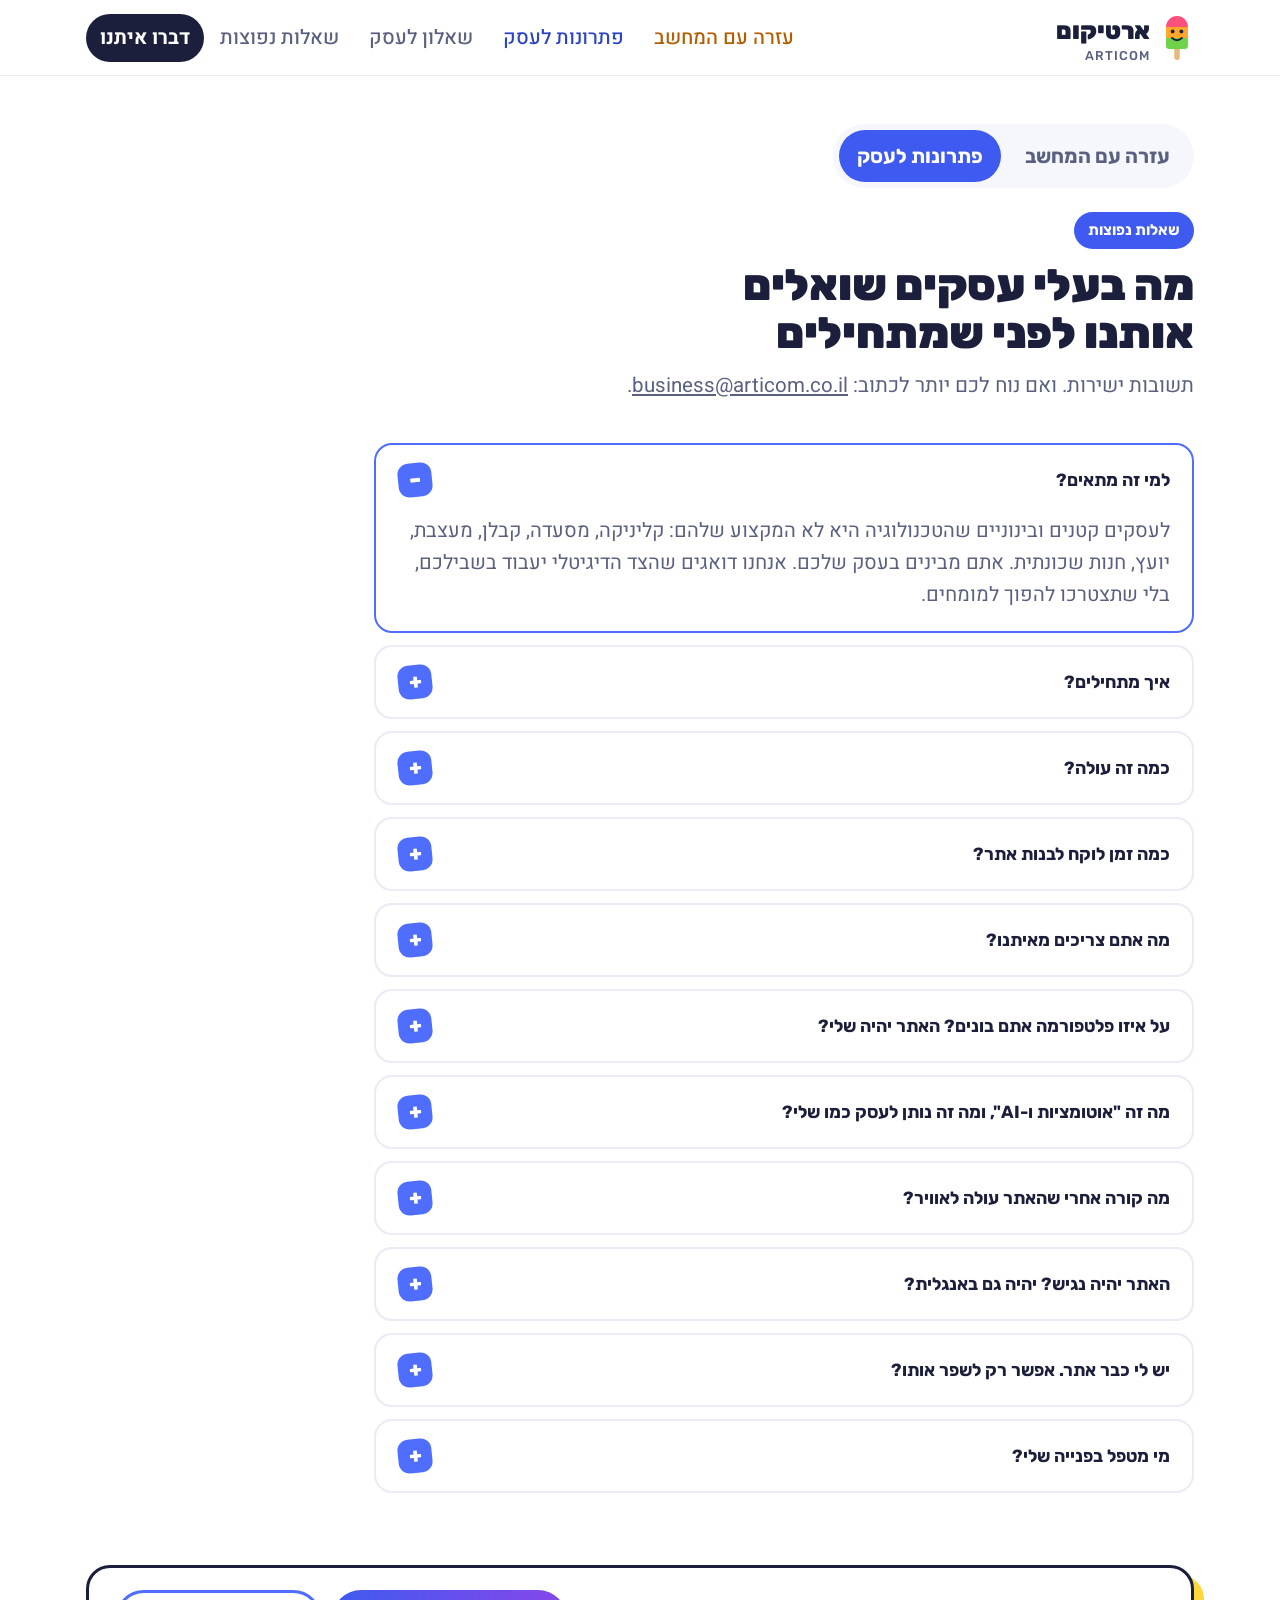
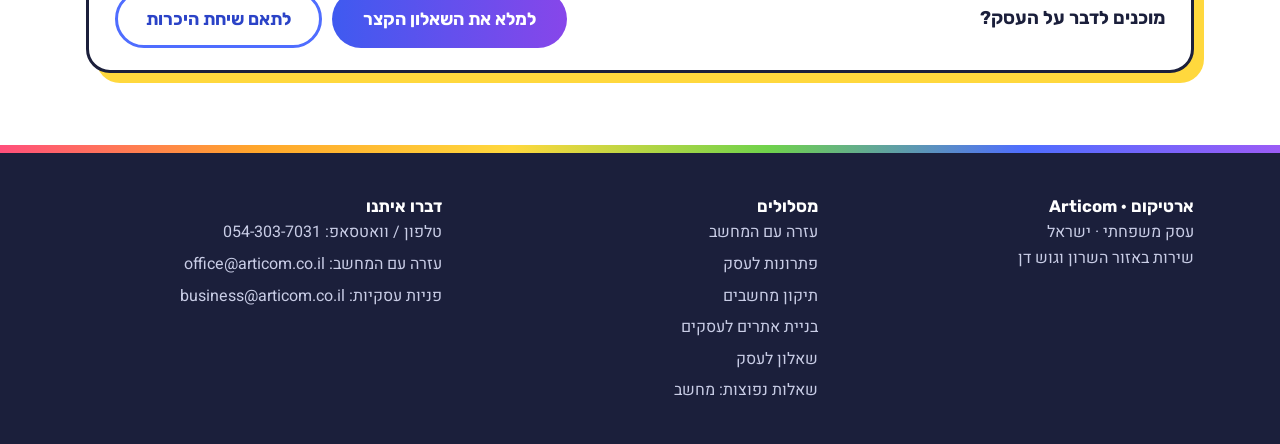
==== commit 77fb1559: "Link the home page and footers to the landing pages Co-Authored-By: Claude Opus 5.5 <noreply@anthrop" ====
--- a/faq-business.html
+++ b/faq-business.html
@@ -70,7 +70,7 @@
 <div class="stripe" aria-hidden="true"></div>
 <footer><div class="wrap">
   <div><strong>ארטיקום · Articom</strong><p>עסק משפחתי · ישראל</p><p>שירות באזור השרון וגוש דן</p></div>
-  <div><strong>מסלולים</strong><ul><li><a href="index.html#help">עזרה עם המחשב</a></li><li><a href="index.html#business">פתרונות לעסק</a></li><li><a href="questionnaire.html">שאלון לעסק</a></li><li><a href="faq-help.html">שאלות נפוצות: מחשב</a></li></ul></div>
+  <div><strong>מסלולים</strong><ul><li><a href="index.html#help">עזרה עם המחשב</a></li><li><a href="index.html#business">פתרונות לעסק</a></li><li><a href="computer-repair.html">תיקון מחשבים</a></li><li><a href="business-website.html">בניית אתרים לעסקים</a></li><li><a href="questionnaire.html">שאלון לעסק</a></li><li><a href="faq-help.html">שאלות נפוצות: מחשב</a></li></ul></div>
   <div><strong>דברו איתנו</strong><ul><li>טלפון / וואטסאפ: <a href="tel:+972543037031" dir="ltr">054-303-7031</a></li><li>עזרה עם המחשב: <a href="mailto:office@articom.co.il" dir="ltr">office@articom.co.il</a></li><li>פניות עסקיות: <a href="mailto:business@articom.co.il" dir="ltr">business@articom.co.il</a></li></ul></div>
 </div></footer>
 <div class="callbar" role="region" aria-label="יצירת קשר מהירה"><div class="cb-biz"><a class="btn biz" href="index.html#biz-contact">לתאם שיחת היכרות</a></div></div>
